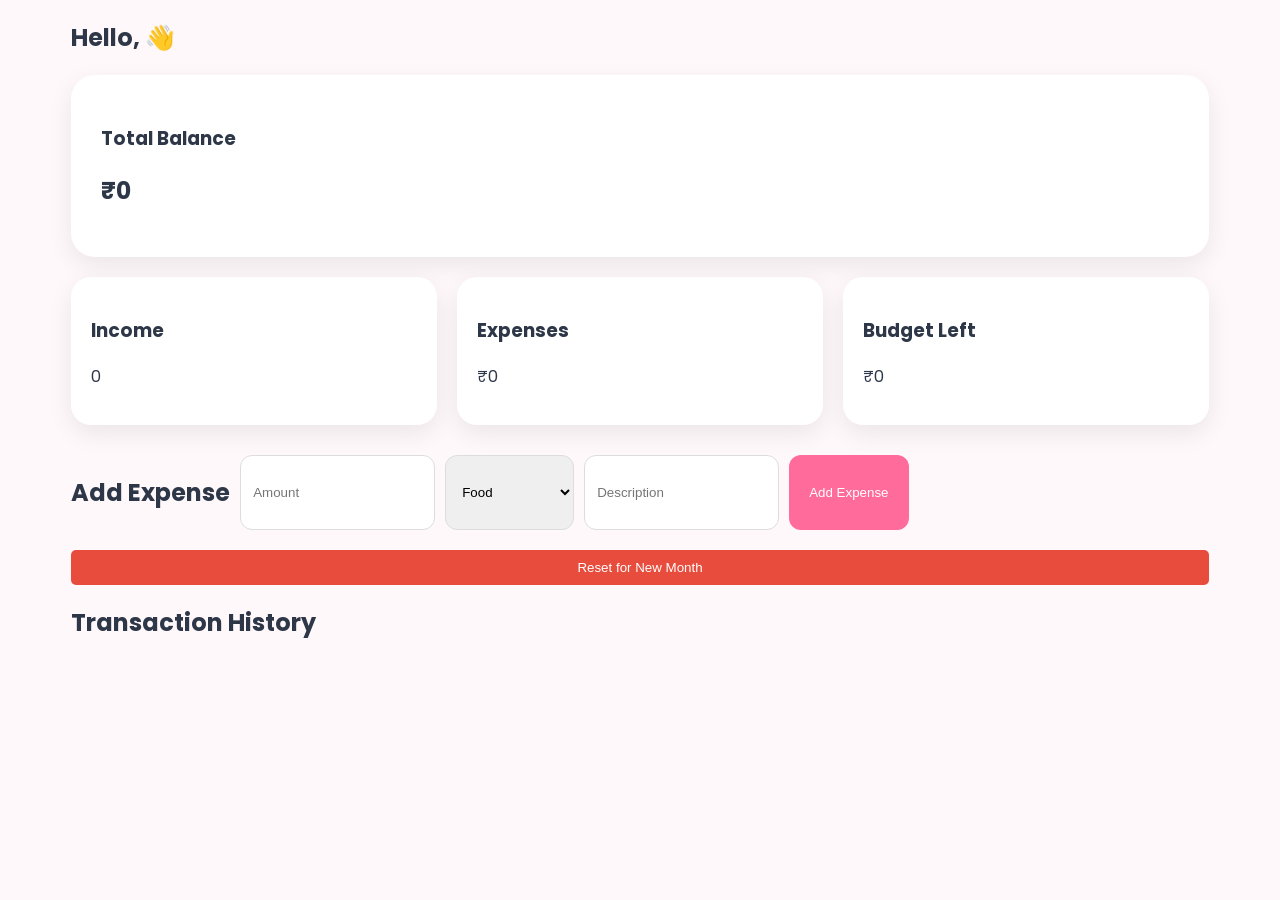
==== expense.html @ 5a5721ca "Initial commit" ====
<!DOCTYPE html>
<html lang="en">
<head>
  <meta charset="UTF-8">
  <meta name="viewport" content="width=device-width, initial-scale=1.0">
  <title>PennyPal Dashboard</title>

  <link rel="stylesheet" href="style3.css">

  <link href="https://fonts.googleapis.com/css2?family=Poppins:wght@300;400;500;600;700&display=swap" rel="stylesheet">
</head>
<body>
  <main class="container">

    <section class="greeting">
      <h1>
        Hello,
        <span id="username"></span> 👋
      </h1>
    </section>

    <section class="balance-card">
      <h3>Total Balance</h3>
      <h1 id="balance">₹0</h1>
    </section>

    <section class="summary-cards">
      <div class="card">
        <h3>Income</h3>
        <p id="income">₹0</p>
      </div>

      <div class="card">
        <h3>Expenses</h3>
        <p id="expense">₹0</p>
      </div>

      <div class="card">
        <h3>Budget Left</h3>
        <p id="budget">₹0</p>
      </div>
    </section>

    <section class="add-expense">
      <h2>Add Expense</h2>

      <input type="number" id="amount" placeholder="Amount">

      <select id="category">
        <option>Food</option>
        <option>Travel</option>
        <option>Shopping</option>
        <option>Education</option>
        <option>Entertainment</option>
        <option >Health</option>
        <option>Others</option>
      </select>
      
       <input type="text" id="description" placeholder="Description">

      <button id="addBtn">Add Expense</button>
      
      <button id="resetBtn" style="background-color: #e74c3c; margin-top: 10px; color: white; border: none; padding: 10px; cursor: pointer; border-radius: 5px; width: 100%;">
        Reset for New Month
      </button>
    </section>

    <section class="transactions">
      <h2>Transaction History</h2>
      <ul id="expense-list" style="list-style: none; padding: 0; margin-top: 15px;"></ul>
    </section>

  </main>

  <script src="expense.js"></script>
</body>
</html>
---- style3.css ----
body{
  background:#FFF8FA;
  font-family:Poppins,sans-serif;
  color:#2D3748;
}
.container{
  width:90%;
  margin:auto;
}
.navbar{
  display:flex;
  justify-content:space-between;
  align-items:center;

  padding:20px 0;
}
.balance-card{
  background:white;

  padding:30px;

  border-radius:24px;

  margin-top:20px;

  box-shadow:
  0 8px 25px rgba(0,0,0,.08);
}
.summary-cards{
  display:grid;

  grid-template-columns:
  repeat(3,1fr);

  gap:20px;

  margin-top:20px;
}
.card{
  background:white;

  padding:20px;

  border-radius:20px;

  box-shadow:
  0 8px 25px rgba(0,0,0,.08);
}
.add-expense{
  margin-top:30px;

  display:flex;
  gap:10px;
  flex-wrap:wrap;
}

input,
select{
  padding:12px;

  border-radius:12px;

  border:1px solid #ddd;
}

button{
  background:#FF6B9A;

  color:white;

  border:none;

  padding:12px 20px;

  border-radius:12px;

  cursor:pointer;
}


#expense-list {
    list-style: none;
    padding: 0;
    margin-top: 15px;
}


#expense-list li {
    padding: 10px;
    border-bottom: 1px solid #eee;
    display: flex;
    justify-content: space-between;
    align-items: center;
}

.expense-amount {
    color: #e74c3c;
    font-weight: 600;
}
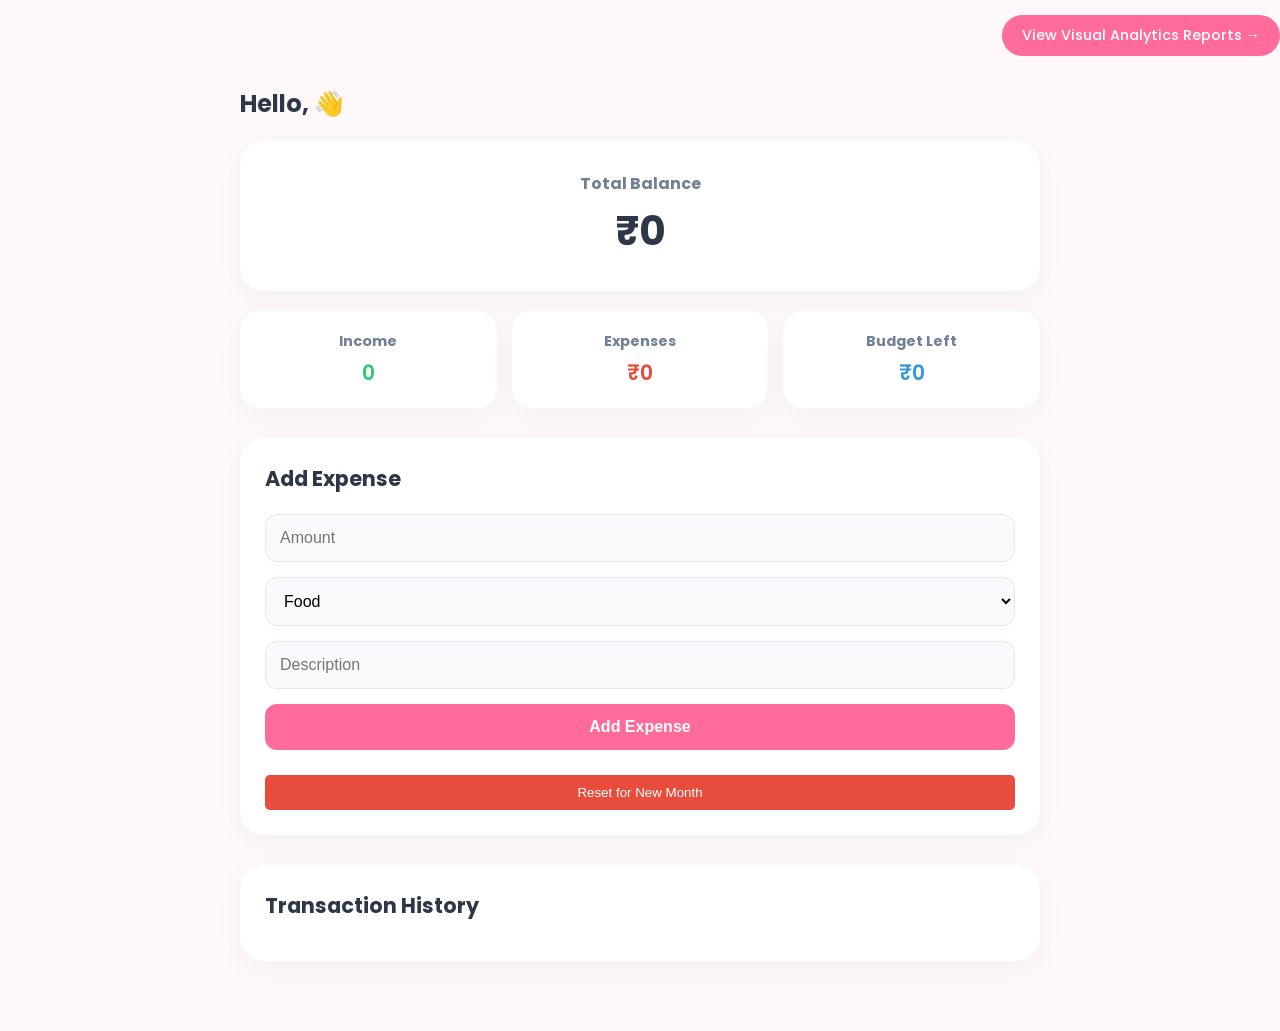
==== commit 2118894c: "Added analytics dashboard" ====
--- a/expense.html
+++ b/expense.html
@@ -10,6 +10,12 @@
   <link href="https://fonts.googleapis.com/css2?family=Poppins:wght@300;400;500;600;700&display=swap" rel="stylesheet">
 </head>
 <body>
+
+   <div style="text-align: right; margin-top: 15px;">
+    <a href="analytics.html" style="display: inline-block; background: #FF6B9A; color: white; padding: 10px 20px; border-radius: 50px; text-decoration: none; font-weight: 500; font-size: 0.9rem; transition: 0.3s;">
+        View Visual Analytics Reports →
+    </a>
+</div>
   <main class="container">
 
     <section class="greeting">
--- a/style3.css
+++ b/style3.css
@@ -1,99 +1,165 @@
-body{
-  background:#FFF8FA;
-  font-family:Poppins,sans-serif;
-  color:#2D3748;
-}
-.container{
-  width:90%;
-  margin:auto;
-}
-.navbar{
-  display:flex;
-  justify-content:space-between;
-  align-items:center;
-
-  padding:20px 0;
-}
-.balance-card{
-  background:white;
-
-  padding:30px;
-
-  border-radius:24px;
-
-  margin-top:20px;
-
-  box-shadow:
-  0 8px 25px rgba(0,0,0,.08);
-}
-.summary-cards{
-  display:grid;
-
-  grid-template-columns:
-  repeat(3,1fr);
-
-  gap:20px;
-
-  margin-top:20px;
-}
-.card{
-  background:white;
-
-  padding:20px;
-
-  border-radius:20px;
-
-  box-shadow:
-  0 8px 25px rgba(0,0,0,.08);
-}
-.add-expense{
-  margin-top:30px;
-
-  display:flex;
-  gap:10px;
-  flex-wrap:wrap;
+* {
+    margin: 0;
+    padding: 0;
+    box-sizing: border-box;
 }
 
-input,
-select{
-  padding:12px;
-
-  border-radius:12px;
-
-  border:1px solid #ddd;
+body {
+  background: #FFF8FA;
+  font-family: 'Poppins', sans-serif;
+  color: #2D3748;
+  padding-bottom: 40px;
 }
 
-button{
-  background:#FF6B9A;
-
-  color:white;
-
-  border:none;
-
-  padding:12px 20px;
-
-  border-radius:12px;
-
-  cursor:pointer;
+.container {
+  width: 90%;
+  max-width: 800px; /* Limits container width on desktop screens so it stays cozy */
+  margin: 30px auto;
 }
 
-
-#expense-list {
-    list-style: none;
-    padding: 0;
-    margin-top: 15px;
+.greeting {
+    margin-bottom: 20px;
 }
 
+.balance-card {
+  background: white;
+  padding: 30px;
+  border-radius: 24px;
+  box-shadow: 0 8px 30px rgba(0,0,0,0.04);
+  text-align: center;
+}
+
+.balance-card h3 {
+    font-size: 1rem;
+    color: #718096;
+    margin-bottom: 5px;
+}
+
+.balance-card h1 {
+    font-size: 2.5rem;
+    color: #2D3748;
+}
+
+.summary-cards {
+  display: grid;
+  grid-template-columns: repeat(3, 1fr); /* 3 side-by-side blocks */
+  gap: 15px;
+  margin-top: 20px;
+}
+
+.card {
+  background: white;
+  padding: 20px;
+  border-radius: 20px;
+  text-align: center;
+  box-shadow: 0 8px 30px rgba(0,0,0,0.04);
+}
+
+.card h3 {
+    font-size: 0.9rem;
+    color: #718096;
+    margin-bottom: 5px;
+}
+
+.card p {
+    font-size: 1.3rem;
+    font-weight: 600;
+}
+
+/* Colors specifically matching financial statuses */
+#income { color: #2ecc71; }
+#expense { color: #e74c3c; }
+#budget { color: #3498db; }
+
+/* ADD EXPENSE SECTION */
+.add-expense {
+  background: white;
+  padding: 25px;
+  border-radius: 24px;
+  margin-top: 30px;
+  box-shadow: 0 8px 30px rgba(0,0,0,0.04);
+  display: flex;
+  flex-direction: column; /* Stacked layout elements inside card */
+  gap: 15px;
+}
+
+.add-expense h2 {
+    font-size: 1.3rem;
+    margin-bottom: 5px;
+}
+
+input, select {
+  width: 100%;
+  padding: 14px;
+  border-radius: 12px;
+  border: 1px solid #E2E8F0;
+  font-size: 1rem;
+  background: #F8FAFC;
+  outline: none;
+  transition: all 0.3s;
+}
+
+input:focus, select:focus {
+    border-color: #FF6B9A;
+    background: white;
+}
+
+button#addBtn {
+  background: #FF6B9A;
+  color: white;
+  border: none;
+  padding: 14px;
+  border-radius: 12px;
+  font-size: 1rem;
+  font-weight: 600;
+  cursor: pointer;
+  transition: background 0.3s;
+}
+
+button#addBtn:hover {
+    background: #E04D7D;
+}
+
+/* TRANSACTIONS CONTAINER */
+.transactions {
+    background: white;
+    padding: 25px;
+    border-radius: 24px;
+    margin-top: 30px;
+    box-shadow: 0 8px 30px rgba(0,0,0,0.04);
+}
+
+.transactions h2 {
+    font-size: 1.3rem;
+    margin-bottom: 10px;
+}
 
 #expense-list li {
-    padding: 10px;
-    border-bottom: 1px solid #eee;
+    padding: 15px 5px;
+    border-bottom: 1px solid #F1F5F9;
     display: flex;
     justify-content: space-between;
     align-items: center;
 }
 
+#expense-list li:last-child {
+    border-bottom: none;
+}
+
 .expense-amount {
     color: #e74c3c;
     font-weight: 600;
+}
+
+/* RESPONSIVE LAYOUT BREAKPOINTS */
+@media (max-width: 600px) {
+    /* Stack the summary cards vertically instead of maintaining 3 narrow columns */
+    .summary-cards {
+        grid-template-columns: 1fr; 
+        gap: 12px;
+    }
+    
+    .balance-card h1 {
+        font-size: 2rem;
+    }
 }
